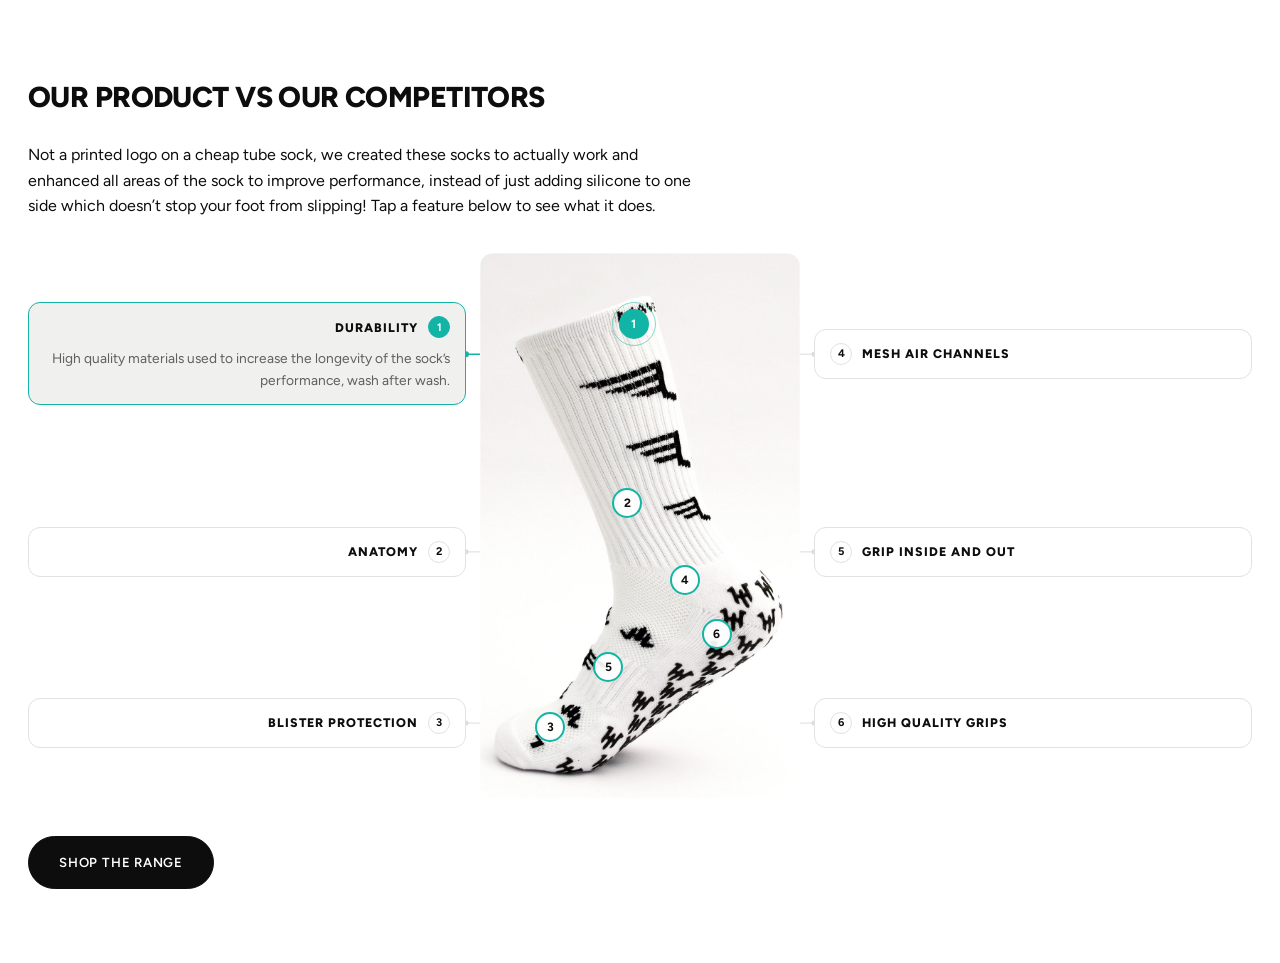
==== preview-technology.html @ 8c43f61b "Add an unlinked preview of the radial Technology layout Noindex, not linked from anywhere. Purely so" ====
<!DOCTYPE html>
<html lang="en">
<head>
  <meta charset="UTF-8" />
  <meta name="viewport" content="width=device-width, initial-scale=1.0" />
  <title>Preview — Technology section</title>
  <meta name="robots" content="noindex" />
  <link rel="preconnect" href="https://fonts.googleapis.com" />
  <link rel="preconnect" href="https://fonts.gstatic.com" crossorigin />
  <link href="https://fonts.googleapis.com/css2?family=Figtree:ital,wght@0,400;0,500;0,600;0,700;0,800;1,500&family=Newsreader:ital,opsz,wght@1,18..72,400;1,18..72,500&display=swap" rel="stylesheet" />
  <link rel="stylesheet" href="css/styles.css" />
  <style>
    .radial {
      display: grid;
      grid-template-columns: minmax(0, 1fr) minmax(250px, 320px) minmax(0, 1fr);
      gap: 22px 14px;
      align-items: center;
      margin-top: 34px;
      position: relative;
    }
    #wires { position: absolute; inset: 0; width: 100%; height: 100%; pointer-events: none; z-index: 0; }
    .radial > div { position: relative; z-index: 1; }
    .radial-stage { grid-column: 2; grid-row: 1 / 4; position: relative; }
    .radial-stage img { display: block; width: 100%; border-radius: 14px; background: var(--panel); }

    .pin {
      position: absolute;
      width: 30px; height: 30px;
      transform: translate(-50%, -50%);
      border-radius: 50%;
      border: 2px solid var(--accent);
      background: rgba(255, 255, 255, 0.92);
      color: var(--ink);
      font: 700 12px/1 var(--sans);
      cursor: pointer;
      display: grid; place-items: center;
      transition: background 0.18s var(--ease), color 0.18s var(--ease), transform 0.18s var(--ease);
      padding: 0;
    }
    .pin:hover { transform: translate(-50%, -50%) scale(1.12); }
    .pin[aria-expanded="true"] { background: var(--accent); color: #fff; }
    .pin[aria-expanded="true"]::after {
      content: ""; position: absolute; inset: -9px;
      border-radius: 50%; border: 1px solid var(--accent); opacity: 0.5;
    }

    .fbox {
      width: 100%;
      text-align: left;
      background: var(--paper);
      border: 1px solid var(--line);
      border-radius: 12px;
      padding: 13px 15px;
      cursor: pointer;
      font-family: var(--sans);
      color: var(--ink);
      transition: border-color 0.18s var(--ease), background 0.18s var(--ease);
    }
    .fbox:hover { border-color: var(--ink-dim); }
    .fbox[aria-expanded="true"] { border-color: var(--accent); background: var(--panel); }
    .fbox-head { display: flex; align-items: center; gap: 10px; }
    .fbox-n {
      width: 22px; height: 22px; flex: 0 0 auto;
      border-radius: 50%; border: 1px solid var(--line);
      display: grid; place-items: center;
      font-size: 11px; font-weight: 700;
    }
    .fbox[aria-expanded="true"] .fbox-n { background: var(--accent); border-color: var(--accent); color: #fff; }
    .fbox-t { font-size: 0.78rem; font-weight: 800; letter-spacing: 0.08em; text-transform: uppercase; }
    .fbox-d {
      display: none;
      margin: 9px 0 0;
      font-size: 0.86rem;
      line-height: 1.6;
      color: var(--ink-dim);
    }
    .fbox[aria-expanded="true"] .fbox-d { display: block; }

    .r-left  { grid-column: 1; display: flex; justify-content: flex-end; }
    .r-right { grid-column: 3; }
    .r-left .fbox { text-align: right; }
    .r-left .fbox-head { flex-direction: row-reverse; }

    @media (max-width: 900px) {
      .radial { grid-template-columns: 1fr; gap: 10px; }
      .radial-stage { grid-column: 1 !important; grid-row: 1 !important; max-width: 300px; margin: 0 auto 14px; }
      .r-left, .r-right { grid-column: 1 !important; grid-row: auto !important; display: block; }
      .r-left .fbox { text-align: left; }
      .r-left .fbox-head { flex-direction: row; }
    }

    .variant-tag {
      font: 800 0.7rem/1 var(--sans); letter-spacing: 0.12em; text-transform: uppercase;
      color: var(--ink-dim); border-top: 1px solid var(--line); padding-top: 14px; margin: 70px 0 0;
    }
  </style>
</head>
<body id="top">
  <main>
    <section id="technology">
      <div class="section">
        <div class="container">
          <div class="carousel-head"><h2 class="section-title">Our product vs our competitors</h2></div>
          <p class="section-lead section-lead--dark">Not a printed logo on a cheap tube sock, we created these socks to actually work and enhanced all areas of the sock to improve performance, instead of just adding silicone to one side which doesn&rsquo;t stop your foot from slipping! Tap a feature below to see what it does.</p>

          <div class="radial" id="radial">
            <svg id="wires" aria-hidden="true"></svg>
            <div class="radial-stage">
              <img src="assets/tech-sock.jpg" alt="Maverick grip sock" />
              <div id="pinlayer"></div>
            </div>
          </div>

          <div style="margin-top:38px"><a class="btn btn--dark" href="#">Shop the range</a></div>
        </div>
      </div>
    </section>
  </main>

  <script>
    var F = [
      { n: 1, t: "Durability",          d: "High quality materials used to increase the longevity of the sock’s performance, wash after wash.", x: 48, y: 13, side: "l", row: 1 },
      { n: 2, t: "Anatomy",             d: "A specialised sock shaped and marked for each individual foot — left and right specific.",           x: 46, y: 46, side: "l", row: 2 },
      { n: 3, t: "Blister protection",  d: "Thicker sole and reinforced toe to prevent blisters and increase comfort where you land.",             x: 22, y: 87, side: "l", row: 3 },
      { n: 4, t: "Mesh air channels",   d: "Breathable mesh through the mid-foot reduces moisture and increases comfort for the full match.",      x: 64, y: 60, side: "r", row: 1 },
      { n: 5, t: "Grip inside and out", d: "Frequent grip contact points on both sides of the sock to increase traction — your foot locks to the sock, the sock locks to the boot.", x: 40, y: 76, side: "r", row: 2 },
      { n: 6, t: "High quality grips",  d: "Strong grips that provide better traction as you wear them in and your feet warm up.",                 x: 74, y: 70, side: "r", row: 3 }
    ];

    var radial = document.getElementById("radial");
    var pinlayer = document.getElementById("pinlayer");

    F.forEach(function (f, i) {
      var slot = document.createElement("div");
      slot.className = f.side === "l" ? "r-left" : "r-right";
      slot.style.gridRow = String(f.row);

      var b = document.createElement("button");
      b.type = "button";
      b.className = "fbox";
      b.setAttribute("aria-expanded", i === 0 ? "true" : "false");
      b.innerHTML =
        '<span class="fbox-head"><span class="fbox-n">' + f.n + '</span>' +
        '<span class="fbox-t">' + f.t + '</span></span>' +
        '<span class="fbox-d">' + f.d + '</span>';
      b.addEventListener("click", function () { select(i); });
      slot.appendChild(b);
      radial.appendChild(slot);

      var p = document.createElement("button");
      p.type = "button";
      p.className = "pin";
      p.style.left = f.x + "%";
      p.style.top = f.y + "%";
      p.setAttribute("aria-expanded", i === 0 ? "true" : "false");
      p.setAttribute("aria-label", f.t);
      p.textContent = String(f.n);
      p.addEventListener("click", function () { select(i); });
      pinlayer.appendChild(p);
    });

    var active = 0;

    function select(i) {
      active = i;
      var boxes = radial.querySelectorAll(".fbox");
      for (var k = 0; k < boxes.length; k++) {
        boxes[k].setAttribute("aria-expanded", k === i ? "true" : "false");
        pinlayer.children[k].setAttribute("aria-expanded", k === i ? "true" : "false");
      }
      drawWires();
    }

    var NS = "http://www.w3.org/2000/svg";
    var wires = document.getElementById("wires");

    function drawWires() {
      wires.innerHTML = "";
      if (window.innerWidth <= 900) return;

      var base = radial.getBoundingClientRect();
      var boxes = radial.querySelectorAll(".fbox");

      F.forEach(function (f, i) {
        var br = boxes[i].getBoundingClientRect();
        var pr = pinlayer.children[i].getBoundingClientRect();

        var bx = (f.side === "l" ? br.right : br.left) - base.left;
        var by = br.top + br.height / 2 - base.top;
        var px = pr.left + pr.width / 2 - base.left;
        var py = pr.top + pr.height / 2 - base.top;

        var mid = bx + (f.side === "l" ? 16 : -16);
        var on = i === active;

        var path = document.createElementNS(NS, "path");
        path.setAttribute("d", "M" + bx + "," + by + " L" + mid + "," + by + " L" + px + "," + py);
        path.setAttribute("fill", "none");
        path.setAttribute("stroke", on ? "#12b5a5" : "#dcdcda");
        path.setAttribute("stroke-width", on ? "1.5" : "1");
        wires.appendChild(path);

        var dot = document.createElementNS(NS, "circle");
        dot.setAttribute("cx", bx);
        dot.setAttribute("cy", by);
        dot.setAttribute("r", on ? "3" : "2.5");
        dot.setAttribute("fill", on ? "#12b5a5" : "#dcdcda");
        wires.appendChild(dot);
      });
    }

    window.addEventListener("resize", drawWires);
    window.addEventListener("load", drawWires);
    drawWires();
  </script>
</body>
</html>
---- css/styles.css ----
/* ============================================================
   Maverick Socks — light editorial storefront
   ============================================================ */

:root {
  --paper: #ffffff;
  --ink: #0d0d0d;
  --ink-dim: #5f5f5f;
  --panel: #f0f0ef;
  --panel-2: #e6e6e4;
  --line: #e2e2e0;
  --band: #0d0d0d;
  --accent: #12b5a5;
  --header-h: 80px;
  --container: 1280px;
  --ease: cubic-bezier(0.22, 1, 0.36, 1);
  --sans: "Figtree", system-ui, -apple-system, "Segoe UI", Roboto, Helvetica, Arial, sans-serif;
  --serif: "Newsreader", Georgia, "Times New Roman", serif;
}

* { box-sizing: border-box; }
[hidden] { display: none !important; }
.hp { position: absolute; left: -9999px; width: 1px; height: 1px; overflow: hidden; }

html { scroll-behavior: smooth; scroll-padding-top: calc(var(--header-h) + 28px); }
body {
  margin: 0;
  background: var(--paper);
  color: var(--ink);
  font-family: var(--sans);
  line-height: 1.6;
  -webkit-font-smoothing: antialiased;
}
img { max-width: 100%; display: block; }
a { color: inherit; text-decoration: none; }
::selection { background: var(--accent); color: #fff; }

.container { width: 100%; max-width: var(--container); margin: 0 auto; padding: 0 28px; }
.container.narrow { max-width: 760px; }

.skip-link { position: absolute; left: -9999px; }
.skip-link:focus { position: fixed; left: 12px; top: 12px; z-index: 300; background: var(--ink); color: #fff; padding: 10px 16px; }

/* ---------- Headline system (serif italic + bold sans) ---------- */
.headline {
  font-weight: 800;
  font-size: clamp(1.9rem, 4.2vw, 3.4rem);
  line-height: 1.02;
  letter-spacing: -0.02em;
  text-transform: uppercase;
  margin: 0;
}
.headline em {
  font-family: var(--serif);
  font-style: italic;
  font-weight: 400;
  text-transform: none;
  letter-spacing: -0.01em;
}
.headline .dot { color: var(--accent); }
.headline--light { color: #fff; text-shadow: 0 2px 26px rgba(0, 0, 0, 0.55); }
.headline--band { color: #fff; }

/* ---------- Buttons ---------- */
.btn {
  display: inline-flex; align-items: center; justify-content: center;
  font-weight: 600; font-size: 0.82rem; letter-spacing: 0.06em; text-transform: uppercase;
  padding: 15px 30px; border-radius: 999px; border: 1.5px solid var(--ink); cursor: pointer;
  transition: background-color 0.16s var(--ease), color 0.16s var(--ease), border-color 0.16s var(--ease);
}
.btn--dark { background: var(--ink); color: #fff; }
.btn--dark:hover { background: var(--accent); border-color: var(--accent); }
.btn--light { background: #fff; color: var(--ink); border-color: #fff; }
.btn--light:hover { background: transparent; color: #fff; }

/* ---------- Promo ticker ---------- */
.promo-ticker { background: var(--band); color: #fff; overflow: hidden; padding: 8px 0; }
.promo-track {
  display: flex; gap: 26px; width: max-content;
  font-size: 0.72rem; font-weight: 600; letter-spacing: 0.1em; text-transform: uppercase;
  animation: ticker 42s linear infinite;
}
.promo-track b { color: var(--accent); }
/* Travels left to right. Starting at -50% and ending at 0 scrolls that way while
   still looping seamlessly, because the message list is duplicated in the markup. */
@keyframes ticker { from { transform: translateX(-50%); } to { transform: translateX(0); } }

/* ---------- Header ---------- */
.site-header {
  position: sticky; top: 0; z-index: 100;
  background: var(--paper); border-bottom: 1px solid var(--line);
}
.header-inner { height: var(--header-h); display: flex; align-items: center; gap: 24px; }
.brand { display: inline-flex; align-items: center; }
.brand-logo { height: 48px; width: auto; }
.main-nav { display: flex; gap: 30px; margin: 0 auto; }
.main-nav a {
  font-size: 0.8rem; font-weight: 600; letter-spacing: 0.04em; text-transform: uppercase;
  padding: 8px 0; border-bottom: 2px solid transparent;
}
.main-nav a:hover { border-color: var(--ink); }
.header-actions { display: flex; align-items: center; gap: 14px; margin-left: auto; }
.icon-link { display: inline-flex; color: var(--ink); }
.icon-link:hover { color: var(--accent); }
.cart-btn {
  display: inline-flex; align-items: center; gap: 8px;
  background: var(--ink); color: #fff; border: 0; border-radius: 999px;
  padding: 9px 16px; font: inherit; font-size: 0.75rem; font-weight: 600;
  letter-spacing: 0.04em; text-transform: uppercase; cursor: pointer;
}
.cart-count { color: var(--accent); }

.nav-toggle { display: none; flex-direction: column; gap: 5px; width: 40px; height: 40px; align-items: center; justify-content: center; background: transparent; border: 0; cursor: pointer; }
.nav-toggle span { display: block; width: 22px; height: 2px; background: var(--ink); transition: transform 0.2s var(--ease), opacity 0.2s var(--ease); }
body.nav-open .nav-toggle span:nth-child(1) { transform: translateY(7px) rotate(45deg); }
body.nav-open .nav-toggle span:nth-child(2) { opacity: 0; }
body.nav-open .nav-toggle span:nth-child(3) { transform: translateY(-7px) rotate(-45deg); }
.mobile-nav { display: none; flex-direction: column; background: var(--paper); border-top: 1px solid var(--line); }
.mobile-nav a { padding: 16px 28px; font-weight: 600; text-transform: uppercase; letter-spacing: 0.04em; font-size: 0.85rem; border-bottom: 1px solid var(--line); }

/* ---------- Hero ---------- */
.hero { position: relative; min-height: min(82vh, 720px); display: flex; align-items: flex-end; overflow: hidden; }
.hero-slides { position: absolute; inset: 0; }
.hero-bg { position: absolute; inset: 0; width: 100%; height: 100%; object-fit: cover; opacity: 0; transition: opacity 0.9s var(--ease); }
.hero-bg.is-active { opacity: 1; }
.hero-grad { position: absolute; inset: 0; background: linear-gradient(0deg, rgba(0,0,0,0.82) 0%, rgba(0,0,0,0.4) 48%, rgba(0,0,0,0.34) 100%); }
.hero-inner { position: relative; padding-bottom: 60px; padding-top: 40px; }
.hero .headline { max-width: 16ch; margin-bottom: 20px; }
.hero-sub { color: rgba(255,255,255,0.92); font-size: 1.05rem; max-width: 44ch; margin: 0 0 26px; }
.hero-sub .hashtag { color: var(--accent); font-weight: 600; white-space: nowrap; }
.hero-dots { position: absolute; right: 28px; bottom: 24px; display: flex; gap: 8px; z-index: 2; }
.hero-dots button { width: 8px; height: 8px; border-radius: 999px; border: 0; padding: 0; background: rgba(255,255,255,0.4); cursor: pointer; transition: background-color 0.2s var(--ease), width 0.2s var(--ease); }
.hero-dots button.is-active { background: #fff; width: 22px; }

/* ---------- Sections ---------- */
.section { padding: 74px 0; }
.section--tight { padding: 46px 0 74px; }
.section--panel { background: var(--panel); }
.section-lead { color: var(--ink-dim); margin: -6px 0 26px; }
.section-lead--dark { color: var(--ink); max-width: 68ch; }

.carousel-head { display: flex; align-items: center; justify-content: space-between; gap: 20px; margin-bottom: 28px; }
.section-title { font-size: clamp(1.3rem, 2.4vw, 1.8rem); font-weight: 800; letter-spacing: -0.02em; text-transform: uppercase; margin: 0; }
.carousel-ctrl { display: flex; gap: 8px; }
.c-arrow {
  width: 42px; height: 42px; border-radius: 999px; border: 1.5px solid var(--line);
  background: #fff; font-size: 1rem; cursor: pointer; color: var(--ink);
  transition: border-color 0.15s var(--ease), background-color 0.15s var(--ease);
}
.c-arrow:hover { border-color: var(--ink); }
.c-arrow:disabled { opacity: 0.3; cursor: default; }

/* ---------- Carousel (product range) ---------- */
.carousel { overflow: hidden; }
.carousel-track {
  display: grid; grid-auto-flow: column; grid-auto-columns: minmax(280px, 1fr);
  gap: 20px; overflow-x: auto; scroll-snap-type: x mandatory;
  padding: 2px 28px 4px; max-width: var(--container); margin: 0 auto;
  scrollbar-width: none;
}
.carousel-track::-webkit-scrollbar { display: none; }
.carousel-bar { height: 2px; background: var(--line); margin: 22px 0 0; position: relative; overflow: hidden; }
.carousel-bar span { position: absolute; left: 0; top: 0; height: 100%; width: 30%; background: var(--ink); transition: transform 0.15s linear, width 0.15s linear; }

.product-card { scroll-snap-align: start; display: flex; flex-direction: column; }
.product-media { position: relative; background: var(--panel); aspect-ratio: 1 / 1; overflow: hidden; border-radius: 10px; }
.product-media img { width: 100%; height: 100%; object-fit: cover; transition: transform 0.5s var(--ease); }
.product-card:hover .product-media img { transform: scale(1.04); }
.product-badge {
  position: absolute; top: 12px; left: 12px; background: var(--ink); color: #fff;
  font-size: 0.62rem; font-weight: 700; letter-spacing: 0.1em; text-transform: uppercase;
  padding: 6px 10px; border-radius: 999px;
}
.product-body { padding: 16px 2px 0; display: flex; flex-direction: column; gap: 6px; flex: 1; }
.product-body h3 { font-size: 0.92rem; font-weight: 700; text-transform: uppercase; letter-spacing: 0.01em; }
.product-blurb { margin: 0; color: var(--ink-dim); font-size: 0.85rem; flex: 1; }
.product-foot { display: flex; align-items: center; justify-content: space-between; gap: 12px; margin-top: 12px; }
.product-price { font-weight: 700; font-size: 1rem; }
.buy-btn { padding: 11px 20px; font-size: 0.7rem; }

.store-note { margin: 22px 0 0; padding: 14px 16px; border: 1px dashed var(--line); background: var(--panel); font-size: 0.86rem; color: var(--ink-dim); }
.store-note strong { color: var(--ink); }
.store-note code { background: var(--ink); color: #fff; padding: 1px 6px; font-size: 0.85em; }

/* ---------- Promo band ---------- */
.band { background: var(--band); color: #fff; padding: 64px 0; text-align: center; }
.band .headline { justify-content: center; }
.band-sub { color: rgba(255,255,255,0.72); margin: 16px auto 0; max-width: 52ch; }

/* ---------- The Technology: sock + accordion ---------- */
.tech-figure {
  display: grid; grid-template-columns: minmax(240px, 360px) 1fr;
  gap: 44px; align-items: start; margin-top: 8px;
}
.tech-sock-img {
  background: var(--panel); border-radius: 14px; padding: 18px;
  position: sticky; top: calc(var(--header-h) + 20px);
}
.tech-sock-img img { width: 100%; display: block; }

.tech-acc details { border-bottom: 1px solid var(--line); }
.tech-acc details:first-child { border-top: 1px solid var(--line); }
.tech-acc summary {
  cursor: pointer; list-style: none; padding: 18px 0;
  display: flex; justify-content: space-between; align-items: center; gap: 16px;
  font-size: 1.05rem; font-weight: 700; color: var(--ink);
}
.tech-acc summary::-webkit-details-marker { display: none; }
.tech-acc summary::after { content: "+"; font-size: 1.4rem; font-weight: 400; line-height: 1; }
.tech-acc details[open] summary::after { content: "\2013"; }
.tech-acc details p { margin: 0 0 20px; color: var(--ink); font-size: 0.95rem; max-width: 52ch; }

.tech-cta { margin-top: 28px; }

/* ---------- Collections ---------- */
.collection-grid { display: grid; grid-template-columns: 1fr 1fr; gap: 20px; }
.collection-card { position: relative; border-radius: 12px; overflow: hidden; aspect-ratio: 16 / 9; }
.collection-card img { width: 100%; height: 100%; object-fit: cover; transition: transform 0.5s var(--ease); }
.collection-card:hover img { transform: scale(1.04); }
.collection-card::after { content: ""; position: absolute; inset: 0; background: linear-gradient(0deg, rgba(0,0,0,0.62), rgba(0,0,0,0.05) 60%); }
.collection-copy { position: absolute; left: 24px; bottom: 20px; z-index: 1; color: #fff; }
.collection-copy h3 { font-size: 1.15rem; font-weight: 800; text-transform: uppercase; margin: 0 0 6px; }
.link-arrow { font-size: 0.78rem; font-weight: 600; letter-spacing: 0.05em; text-transform: uppercase; border-bottom: 1.5px solid var(--accent); padding-bottom: 3px; }

/* ---------- Split (Our Story) ---------- */
.split { display: grid; grid-template-columns: 1fr 1fr; gap: 56px; align-items: center; }
.split-media img { width: 100%; aspect-ratio: 7 / 5; object-fit: cover; border-radius: 12px; }
.split-copy .headline { margin-bottom: 18px; }
.split-copy p { margin: 0 0 14px; color: var(--ink-dim); }

/* ---------- Size table ---------- */
.size-table { width: 100%; border-collapse: collapse; border: 1px solid var(--line); border-radius: 10px; overflow: hidden; }
.size-table th, .size-table td { padding: 14px 18px; text-align: left; border-bottom: 1px solid var(--line); font-size: 0.95rem; }
.size-table th { background: var(--ink); color: #fff; text-transform: uppercase; letter-spacing: 0.06em; font-size: 0.75rem; }
.size-table tbody tr:last-child td { border-bottom: 0; }
.size-table td:first-child { font-weight: 700; }
.fine { font-size: 0.85rem; color: var(--ink-dim); margin-top: 14px; }
.fine a { color: var(--accent); border-bottom: 1px solid currentColor; }

/* ---------- FAQ ---------- */
.faq { display: flex; flex-direction: column; }
.faq details { border-bottom: 1px solid var(--line); }
.faq details:first-child { border-top: 1px solid var(--line); }
.faq summary { cursor: pointer; list-style: none; padding: 20px 0; display: flex; justify-content: space-between; align-items: center; gap: 16px; font-weight: 600; text-transform: uppercase; letter-spacing: 0.02em; font-size: 0.88rem; }
.faq summary::-webkit-details-marker { display: none; }
.faq summary::after { content: "+"; color: var(--accent); font-size: 1.2rem; }
.faq details[open] summary::after { content: "\2212"; }
.faq details p { margin: 0 0 20px; color: var(--ink-dim); }

/* ---------- Contact form ---------- */
.contact-form { display: flex; flex-direction: column; gap: 16px; }
.contact-form label { display: flex; flex-direction: column; gap: 7px; font-size: 0.75rem; font-weight: 600; letter-spacing: 0.06em; text-transform: uppercase; color: var(--ink-dim); }
.contact-form input, .contact-form textarea {
  font-family: var(--sans); font-size: 0.95rem; padding: 13px 15px;
  border: 1px solid var(--line); border-radius: 8px; background: #fff; color: var(--ink);
}
.contact-form input:focus, .contact-form textarea:focus { outline: none; border-color: var(--accent); }
.contact-form textarea { resize: vertical; }
.field-row { display: grid; grid-template-columns: 1fr 1fr; gap: 16px; }
.contact-form .btn { align-self: flex-start; }

/* ---------- Footer ---------- */
.site-footer { border-top: 1px solid var(--line); padding: 56px 0 30px; }
.footer-newsletter { max-width: 640px; margin-bottom: 48px; }
.footer-newsletter label { display: block; font-weight: 700; text-transform: uppercase; letter-spacing: 0.04em; font-size: 0.9rem; margin-bottom: 14px; }
.nl-row { display: flex; align-items: center; border-bottom: 2px solid var(--ink); }
.nl-row input { flex: 1; border: 0; padding: 12px 4px; font: inherit; background: transparent; }
.nl-row input:focus { outline: none; }
.nl-row button { border: 0; background: transparent; font: inherit; font-weight: 700; text-transform: uppercase; letter-spacing: 0.06em; font-size: 0.82rem; padding: 12px 6px; cursor: pointer; color: var(--accent); }

.footer-grid { display: grid; grid-template-columns: 2fr 1fr 1fr 1fr; gap: 36px; }
.footer-brand .brand-logo { height: 30px; margin-bottom: 14px; }
.footer-brand p { margin: 0; max-width: 28ch; color: var(--ink-dim); font-size: 0.88rem; }
.site-footer h3 { font-size: 0.72rem; text-transform: uppercase; letter-spacing: 0.1em; margin-bottom: 14px; }
.site-footer nav, .footer-social { display: flex; flex-direction: column; gap: 10px; }
.site-footer nav a, .footer-social a { color: var(--ink-dim); font-size: 0.88rem; }
.site-footer nav a:hover, .footer-social a:hover { color: var(--ink); }
.footer-legal { display: flex; justify-content: space-between; flex-wrap: wrap; gap: 8px; margin-top: 44px; padding-top: 22px; border-top: 1px solid var(--line); font-size: 0.76rem; color: var(--ink-dim); }
.footer-legal p { margin: 0; }

/* ---------- Responsive ---------- */
@media (max-width: 980px) {
  .tech-figure { grid-template-columns: 1fr; gap: 24px; }
  .tech-sock-img { position: static; max-width: 340px; margin: 0 auto; }
  .split { grid-template-columns: 1fr; gap: 28px; }
  .collection-grid { grid-template-columns: 1fr; }
  .footer-grid { grid-template-columns: 1fr 1fr; }
}
@media (max-width: 680px) {
  .main-nav { display: none; }
  .nav-toggle { display: flex; }
  .mobile-nav { display: flex; }
  .header-actions { margin-left: auto; }
  .section { padding: 52px 0; }
  .footer-grid { grid-template-columns: 1fr; }
  .cart-btn span:first-child { display: none; }
}
@media (prefers-reduced-motion: reduce) { *, *::before, *::after { animation-duration: 0.001ms !important; transition: none !important; } }

/* ============================================================
   Cart drawer
   ============================================================ */

body.cart-open { overflow: hidden; }

.cart-overlay {
  position: fixed;
  inset: 0;
  background: rgba(13, 13, 13, 0.45);
  opacity: 0;
  transition: opacity 0.26s var(--ease);
  z-index: 200;
}
.cart-overlay.is-open { opacity: 1; }

.cart-drawer {
  position: fixed;
  top: 0;
  right: 0;
  width: min(420px, 100vw);
  height: 100dvh;
  background: var(--paper);
  border-left: 1px solid var(--line);
  display: flex;
  flex-direction: column;
  transform: translateX(100%);
  transition: transform 0.26s var(--ease);
  z-index: 201;
}
.cart-drawer.is-open { transform: translateX(0); }

.cart-drawer__head {
  display: flex;
  align-items: center;
  justify-content: space-between;
  padding: 20px 22px 16px;
  border-bottom: 1px solid var(--line);
  flex: 0 0 auto;
}
.cart-drawer__head h2 {
  margin: 0;
  font-size: 15px;
  font-weight: 800;
  letter-spacing: 0.08em;
  text-transform: uppercase;
}
.cart-drawer__close {
  border: 0;
  background: none;
  font-size: 26px;
  line-height: 1;
  cursor: pointer;
  color: var(--ink);
  padding: 0 2px;
}

.cart-drawer__body {
  flex: 1 1 auto;
  overflow-y: auto;
  padding: 6px 22px;
}

.cart-empty {
  text-align: center;
  padding: 56px 0 40px;
}
.cart-empty p { color: var(--ink-dim); margin: 0 0 18px; }

.cart-line {
  display: grid;
  grid-template-columns: 72px 1fr auto;
  gap: 14px;
  padding: 18px 0;
  border-bottom: 1px solid var(--line);
  align-items: start;
}
.cart-line__media {
  background: var(--panel);
  border-radius: 8px;
  overflow: hidden;
  aspect-ratio: 1 / 1;
}
.cart-line__media img { width: 100%; height: 100%; object-fit: cover; display: block; }
.cart-line__name {
  margin: 0 0 2px;
  font-size: 13px;
  font-weight: 700;
  line-height: 1.35;
}
.cart-line__unit { margin: 0 0 10px; font-size: 12px; color: var(--ink-dim); }
.cart-line__total { font-size: 13px; font-weight: 700; white-space: nowrap; }

.qty { display: flex; align-items: center; gap: 6px; }
.qty button {
  width: 26px;
  height: 26px;
  border: 1px solid var(--line);
  background: var(--paper);
  border-radius: 6px;
  cursor: pointer;
  font-size: 14px;
  line-height: 1;
  color: var(--ink);
}
.qty button:hover:not(:disabled) { background: var(--panel); }
.qty button:disabled { opacity: 0.35; cursor: default; }
.qty__n { min-width: 22px; text-align: center; font-size: 13px; font-weight: 700; }
.cart-line__remove {
  margin-left: 8px;
  width: auto !important;
  height: auto !important;
  border: 0 !important;
  background: none !important;
  padding: 0 !important;
  font-size: 12px !important;
  color: var(--ink-dim) !important;
  text-decoration: underline;
  cursor: pointer;
}
.cart-line__remove:hover { color: var(--ink) !important; }

.cart-drawer__foot {
  flex: 0 0 auto;
  padding: 18px 22px calc(18px + env(safe-area-inset-bottom));
  border-top: 1px solid var(--line);
  background: var(--paper);
}
.cart-ship p { margin: 0 0 8px; font-size: 12px; color: var(--ink-dim); }
.cart-ship__bar {
  height: 4px;
  background: var(--panel-2);
  border-radius: 999px;
  overflow: hidden;
  margin-bottom: 16px;
}
.cart-ship__bar span {
  display: block;
  height: 100%;
  background: var(--accent);
  transition: width 0.3s var(--ease);
}
.cart-sub {
  display: flex;
  justify-content: space-between;
  align-items: baseline;
  margin-bottom: 14px;
  font-size: 14px;
}
.cart-sub strong { font-size: 18px; }
.cart-checkout { width: 100%; justify-content: center; }
.cart-note {
  margin: 12px 0 0;
  font-size: 12px;
  line-height: 1.5;
  color: var(--ink-dim);
  background: var(--panel);
  border-radius: 8px;
  padding: 12px 14px;
}

@media (max-width: 480px) {
  .cart-drawer { width: 100vw; }
  .cart-line { grid-template-columns: 60px 1fr auto; gap: 12px; }
}
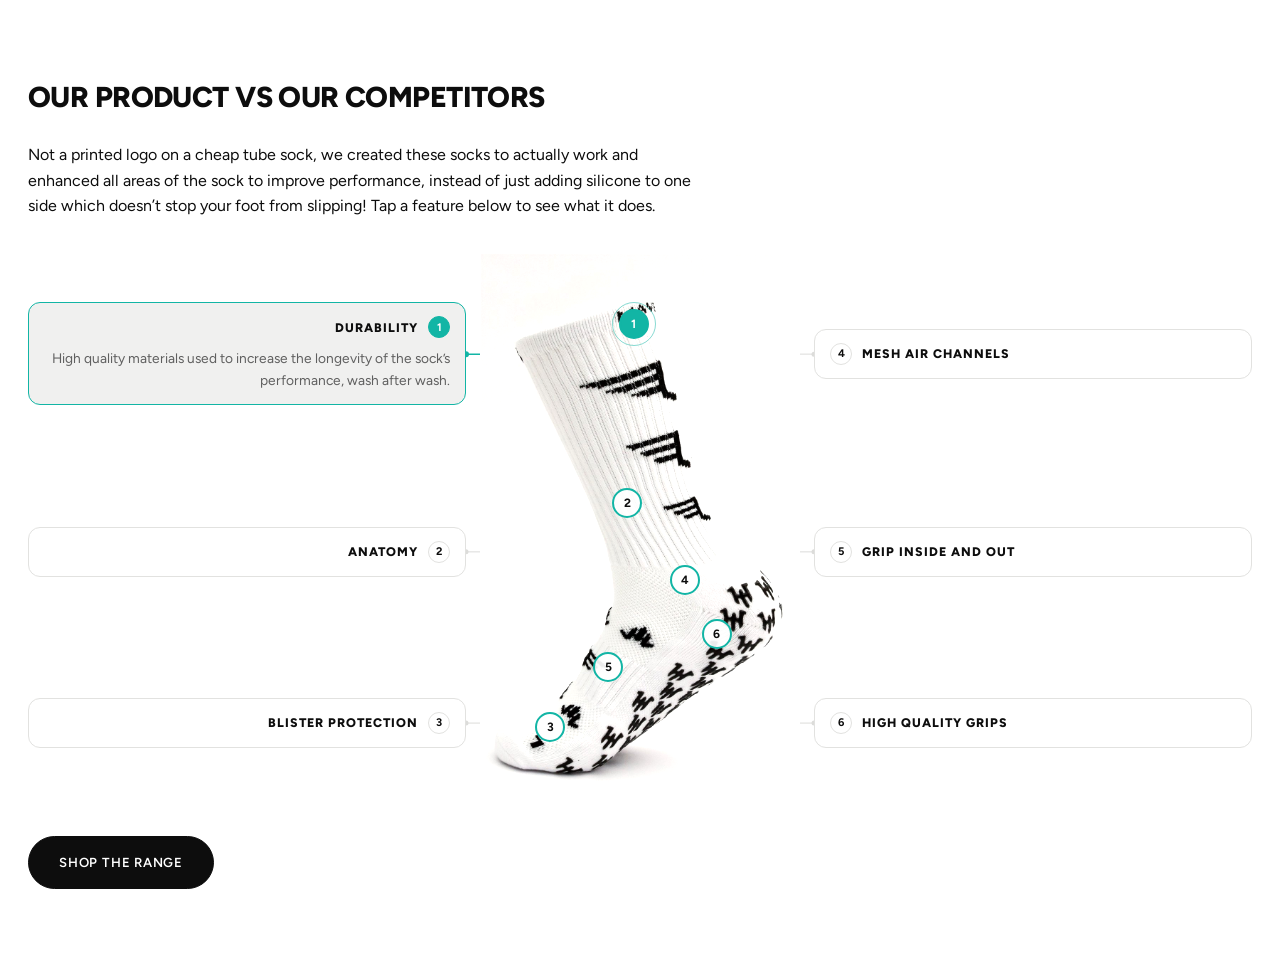
==== commit 2e6fb7c6: "Preview: drop the sock out of its panel The photo's background sits at 239-255 while the sock's whit" ====
--- a/preview-technology.html
+++ b/preview-technology.html
@@ -21,7 +21,7 @@
     #wires { position: absolute; inset: 0; width: 100%; height: 100%; pointer-events: none; z-index: 0; }
     .radial > div { position: relative; z-index: 1; }
     .radial-stage { grid-column: 2; grid-row: 1 / 4; position: relative; }
-    .radial-stage img { display: block; width: 100%; border-radius: 14px; background: var(--panel); }
+    .radial-stage img { display: block; width: 100%; border-radius: 0; background: transparent; filter: brightness(1.07); }
 
     .pin {
       position: absolute;
